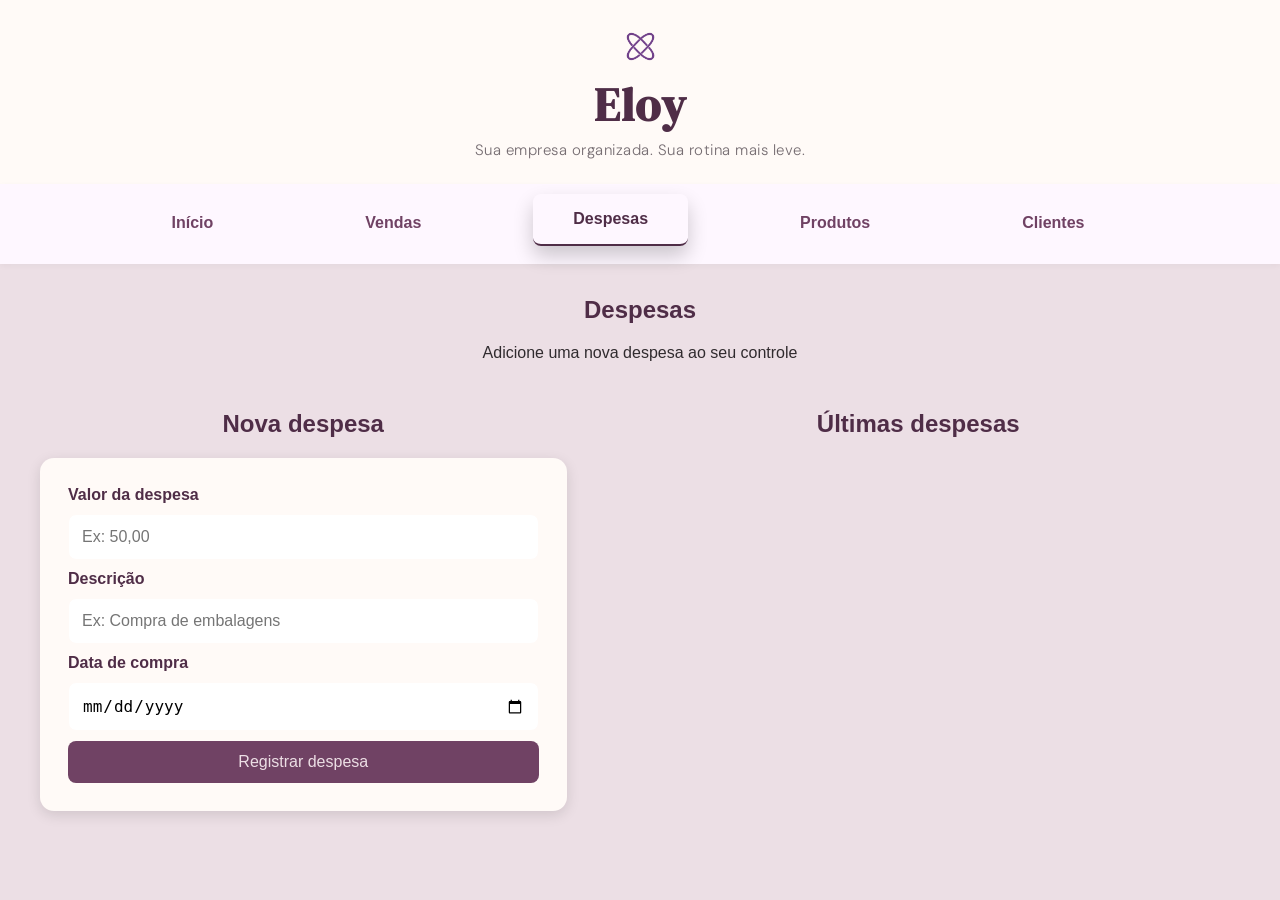
==== despesas.html @ 7a1d723a "Versão inicial do Eloy" ====
<!DOCTYPE html>
<html lang="pt-br">

<head>
    <meta charset="UTF-8">
    <meta name="viewport" content="width=device-width, initial-scale=1.0">

    <title>Despesas | Eloy </title>

    <link rel="stylesheet" href="css/style.css">
</head>

<body>

    <header>

        <div class="logo">
        <img src="assets/logo-eloy.png" alt="Logo da Eloy">

        <h1>Eloy</h1>
        <p>Sua empresa organizada. Sua rotina mais leve.</p>

        </div>
    </header>

    <nav>
        <a href="index.html">Início</a>
        <a href="vendas.html">Vendas</a>
        <a href="despesas.html" class="ativo">Despesas</a>
        <a href="produtos.html">Produtos</a>
        <a href="clientes.html">Clientes</a>
    </nav>

    <main>
<section>
            <h2>Despesas</h2>
            <p>Adicione uma nova despesa ao seu controle</p>
        </section>
<br>
<div class="painel-despesas">

    <section class="nova-despesa">
    <h2>Nova despesa</h2>

<form class="form-despesa" id="form-despesa">
    <label for="valor">Valor da despesa</label>
    <input type="number" id="valor" step="0.01" placeholder="Ex: 50,00" required>

    <label for="descricao">Descrição</label>
    <input type="text" id="descricao" placeholder="Ex: Compra de embalagens" required>

    <label for="data">Data de compra</label>
    <input type="date" id="data" required>


    <button type="submit">Registrar despesa</button>
</form>
    <p id="mensagem-despesa"></p>
</section>

<section class="lista-despesas">
    <h2>Últimas despesas</h2>
    <div id="lista-despesas"></div>
</section>
</div>

    </main>

    <script src="js/despesas.js"></script>

</body>
</html>
---- css/style.css ----
@import url('https://fonts.googleapis.com/css2?family=DM+Serif+Display&display=swap');
@import url('https://fonts.googleapis.com/css2?family=DM+Sans:wght@300;400;500;600&family=DM+Serif+Display&display=swap');

:root {
    --cor-principal: #704264;
    --cor-principal-escura: #4f2d47;
    --cor-fundo: #ecdfe5;
    --cor-card: #ffffff;
    --cor-texto: #302b2e;
    --cor-fundo-claro: #fffaf7;
    --cor-texto-suave: #766d72;
    --cor-perigo: #a65369;
    --cor-perigo-clara: #f8e8ed;
    --branco: #fef7ff;
}

body{
    background-color: var(--cor-fundo);
    color: var(--cor-texto);
    font-family: Arial, sans-serif;
    margin: 0;
}

header{
    background-color: var(--cor-fundo-claro);
    padding: 24px 40px;
    text-align: center;
}

header h1{
    color: var(--cor-principal);
    margin: 0;
    font-size: 46px;
    font-weight: 800;
    letter-spacing: 1px;
    font-family: "DM Serif Display", serif;
}

header p{
    font-family: "DM Sans", sans-serif;
    color: var(--cor-texto-suave);
    font-size: 15px;
    letter-spacing: 0.5px;
    font-weight: 300;
}

.ativo{
    color: var(--cor-principal-escura);
    border-radius: 8px;
    font-weight: bold;
    border-bottom: 2px solid var(--cor-principal-escura);
    transform: translateY(-4px);
    box-shadow: 0 10px 20px rgba(0, 0, 0, 0.20);
}

nav{
    background-color: var(--branco);
    text-align: center;
    padding: 14px 40px;
    display: flex;
    justify-content: center;
    gap: 48px;
    box-shadow: 0 2px 6px rgba(0, 0, 0, 0.04);
}

nav a{
padding: 16px 40px;
color: var(--cor-principal);
text-decoration: none;
margin-right: 24px;
font-weight: 600;
}

nav a:hover {
    color: var(--cor-principal-escura);
    background-color: var(--cor-fundo-claro);
    border-radius: 8px;
    transform: translateY(-4px);
    box-shadow: 0 10px 20px rgba(0, 0, 0, 0.20);
}

main{
    padding: 32px 40px;
}

main h2{
    text-align: center;
    color: var(--cor-principal-escura);
    margin-top: 0;
    margin-bottom: 20px;
    margin-left: 8px;
    margin-right: 8px;
}

main p{
    text-align: center;
    color: var(--cor-texto);
    font-size: 16px;
    margin-top: 4px;
    margin-bottom: 30px;
    margin-left: 8px;
    margin-right: 8px;
}

.resumo{
    display:grid;
    grid-template-columns: repeat(2, 1fr);
    gap: 30px;
}

.card{
    background-color: var(--cor-card);
    border-radius: 16px;
    padding: 28px;
    box-shadow: 0 6px 18px rgba(0, 0, 0, 0.08);
    transition: transform 0.2s ease, box-shadow 0.2s ease;
}

.card:hover {
    transform: translateY(-4px);
    box-shadow: 0 10px 24px rgba(0, 0, 0, 0.12);
}

.card h3 {
    margin-top: 0;
    margin-bottom: 12px;
    color: var(--cor-principal);
    font-size: 18px;
    text-align: center;
}

.card p {
    margin: 0;
    font-size: 28px;
    font-weight: bold;
    color: var(--cor-texto);
}

.form-venda button,
.form-despesa button{
    background-color: var(--cor-principal);
    color: var(--cor-fundo);
    border: none;
    padding: 12px;
    border-radius: 8px;
    font-size: 16px;
    cursor: pointer;
    transition: transform 0.2s ease, box-shadow 0.2s ease;
}

.form-venda button:hover,
.form-despesa button:hover{
    background-color: var(--cor-principal-escura);
    transform: translateY(-4px);
    box-shadow: 0 10px 24px rgba(0, 0, 0, 0.12);
}

.form-venda,
.form-despesa{
    background-color: var(--cor-fundo-claro);
    padding: 28px;
    border-radius: 14px;
    box-shadow: 0 4px 14px rgba(0, 0, 0, 0.12);

    transition: transform 0.2s ease, box-shadow 0.2s ease;

    display: flex;
    flex-direction: column;
    gap: 10px;

    max-width: 700px;
}

.form-venda:hover,
.form-despesa:hover{
    transform: translateY(-2px);
    box-shadow: 0 10px 24px rgba(0, 0, 0, 0.12);
}

.form-venda label,
.form-despesa label{
    font-weight: 600;
    color: var(--cor-principal-escura);
}

.form-venda input,
.form-despesa input {
    padding: 13px;
    border: 1px solid var(--cor-fundo-claro);
    border-radius: 8px;
    font-size: 16px;
}

.form-venda input:focus,
.form-despesa input:focus{
    border-color: var(--cor-principal-escura);
    outline: none;
    box-shadow: inset 0 1px 3px rgba(111, 75, 139, 0.15);
}

.item-venda,
.item-despesa{
    background-color: var(--cor-fundo-claro);
    border-radius: 10px;
    padding: 12px 20px;
    box-shadow: 0 2px 8px rgba(0, 0, 0, 0.05);
    margin-bottom: 14px;
    border-left: 4px solid var(--cor-principal-escura);
}

.item-venda p{
    margin: 14px 0;
}

.item-venda:hover{
    transform: translateY(-2px);
    box-shadow: 0 6px 18px rgba(0, 0, 0, 0.08);
}

.painel-vendas,
.painel-despesas{
    display: grid;
    grid-template-columns: 0.9fr 1.1fr;
    gap: 30px;
    align-items: start;
}

.nova-venda h2,
.lista-vendas h2 {
    margin-top: 0;
    margin-bottom: 20px;
}

#mensagem-venda {
    display: none;

    position: fixed;
    top: 50%;
    left: 50%;
    transform: translate(-50%, -50%);

    background-color: var(--cor-fundo);
    color: var(--cor-principal-escura);

    padding: 20px 30px;
    border-radius: 12px;

    box-shadow: 0 4px 18px rgba(0, 0, 0, 0.15);

    font-weight: 600;
    font-size: 18px;

    z-index: 1000;
}

.btn-excluir {
    background-color: var(--cor-perigo);
    color: var(--cor-perigo-clara);
    border: none;
    padding: 8px 12px;
    border-radius: 6px;
    cursor: pointer;
    font-size: 14px;
    display: block;
    margin: 18px auto 0;
}

.btn-excluir:hover {
    transform: translateY(-4px);
    box-shadow: 0 10px 24px rgba(0, 0, 0, 0.12);
    }

.cliente-venda,
.descricao-despesa {
    color: var(--cor-texto-suave);
    font-size: 15px;
    font-weight: 500;
    }

.valor-venda,
.valor-despesa {
    color: var(--cor-principal);
    font-size: 20px;
    font-weight: 700;
    }

.data-venda,
.data-despesa {
    color: var(--cor-texto-suave);
    font-size: 15px;
    font-weight: 500;
    }

.descricao-despesa {
    color: var(--cor-texto-suave);
    font-size: 15px;
    font-weight: 500;
    transform: translateY(8px);
    }

.logo {
    display: flex;
    flex-direction: column;
    align-items: center;
    justify-content: center;
    gap: 4px;
    text-align: center;
}

.logo img {
    width: 45px;
    height: 45px;
    object-fit: contain;
}

.logo h1 {
    margin: 0;
    color: var(--cor-principal-escura);
}

.logo p {
    margin: 0;
    color: var(--cor-texto-suave);
}

/* Página de produtos */

.cadastro-produto,
.produtos-cadastrados {
    max-width: 800px;
    margin: 35px auto;
    padding: 0 20px;
}

.cadastro-produto > h2,
.cadastro-produto > p,
.produtos-cadastrados > h2 {
    text-align: center;
}

#form-produto {
    max-width: 600px;
    margin: 25px auto;
    padding: 30px;
    background-color: var(--cor-fundo-claro);
    border-radius: 16px;
    box-shadow: 0 5px 15px rgba(111, 75, 139, 0.15);

    display: flex;
    flex-direction: column;
    gap: 18px;
}

#form-produto .campo {
    display: flex;
    flex-direction: column;
    gap: 7px;
}

#form-produto label {
    color: var(--cor-principal-escura);
    font-weight: 600;
}

#form-produto input {
    width: 100%;
    padding: 12px;
    border: 1px solid var(--cor-fundo-claro);
    border-radius: 8px;
    font-size: 16px;
    box-sizing: border-box;
    outline: none;
}

#form-produto input:focus {
    border-color: var(--cor-principal);
    box-shadow: 0 0 0 3px rgba(111, 75, 139, 0.12);
}

#form-produto button {
    padding: 13px;
    border: none;
    border-radius: 8px;
    background-color: var(--cor-principal);
    color: #ffffff;
    font-size: 16px;
    font-weight: 600;
    cursor: pointer;
}

#form-produto button:hover {
    background-color: var(--cor-principal-escura);
}

#lista-produtos {
    display: grid;
    grid-template-columns: repeat(2, 1fr);
    gap: 20px;
    margin-top: 25px;
}

.item-produto {
    padding: 22px;
    background-color: var(--cor-card);
    border-radius: 14px;
    box-shadow: 0 4px 12px rgba(111, 75, 139, 0.12);
}

.item-produto h3 {
    margin: 0 0 12px;
    color: var(--cor-principal);
    text-align: center;
}

.item-produto p {
    margin: 7px 0;
}

.cadastro-produto > p {
    color: var(--cor-texto);
    font-size: 16px;
}

.item-produto p {
    margin: 7px 0;
    color: var(--cor-texto);
    text-align: center;
}

    /* Responsividade p mobile */

    @media (max-width: 800px) {
    .resumo,
    .painel-vendas,
    .painel-despesas {
        grid-template-columns: 1fr;
    }

    nav {
        flex-wrap: wrap;
        gap: 15px;
        padding: 10px;
        display:flex;
        justify-content: center;
        align-items: center;
    }

    nav a {
        margin-right: 0;
        padding: 10px 14px;
    }

    main {
        padding: 24px 16px;
    }

    header h1 {
        font-size: 38px;
    }

    .logo img {
        width: 36px;
        height: 36px;
    }

    .logo h1 {
        font-size: 24px;
    }

    .logo p {
        font-size: 14px;
    }

    #lista-produtos {
    grid-template-columns: 1fr;
}

#form-produto {
    padding: 22px;
}}
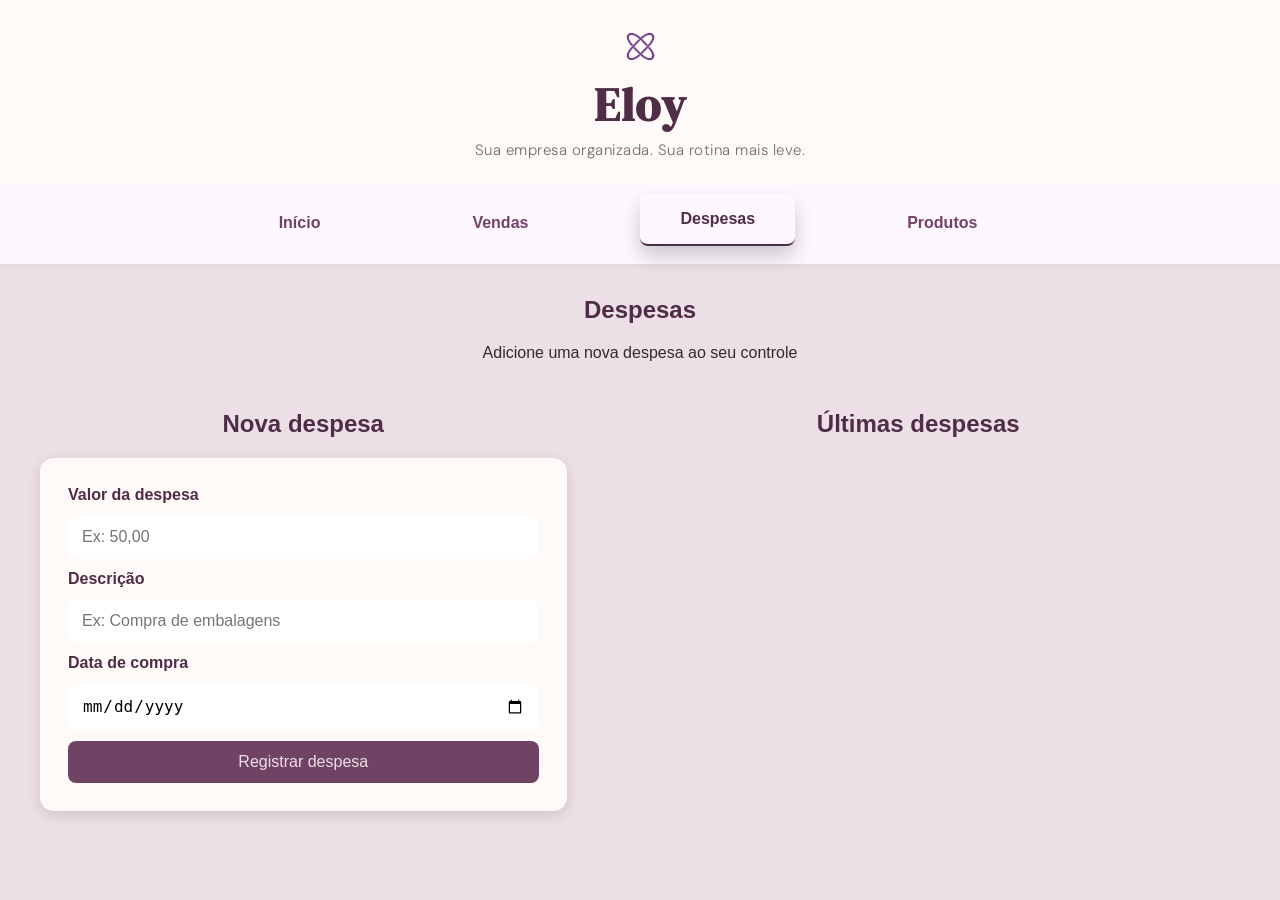
==== commit a7c9a6c1: "Remove 'Clientes' link from navigation Removed the link to 'Clientes' from the navigation." ====
--- a/despesas.html
+++ b/despesas.html
@@ -28,7 +28,6 @@
         <a href="vendas.html">Vendas</a>
         <a href="despesas.html" class="ativo">Despesas</a>
         <a href="produtos.html">Produtos</a>
-        <a href="clientes.html">Clientes</a>
     </nav>
 
     <main>
@@ -69,4 +68,4 @@
     <script src="js/despesas.js"></script>
 
 </body>
-</html>+</html>
--- a/css/style.css
+++ b/css/style.css
@@ -392,11 +392,18 @@
     background-color: var(--cor-principal-escura);
 }
 
+.sem-produtos {
+    text-align: center;
+}
+
 #lista-produtos {
-    display: grid;
+    display: flex;
     grid-template-columns: repeat(2, 1fr);
     gap: 20px;
     margin-top: 25px;
+    align-items: center;
+    flex-direction: column;
+    text-align: center;
 }
 
 .item-produto {
@@ -477,4 +484,4 @@
 
 #form-produto {
     padding: 22px;
-}}+}}
